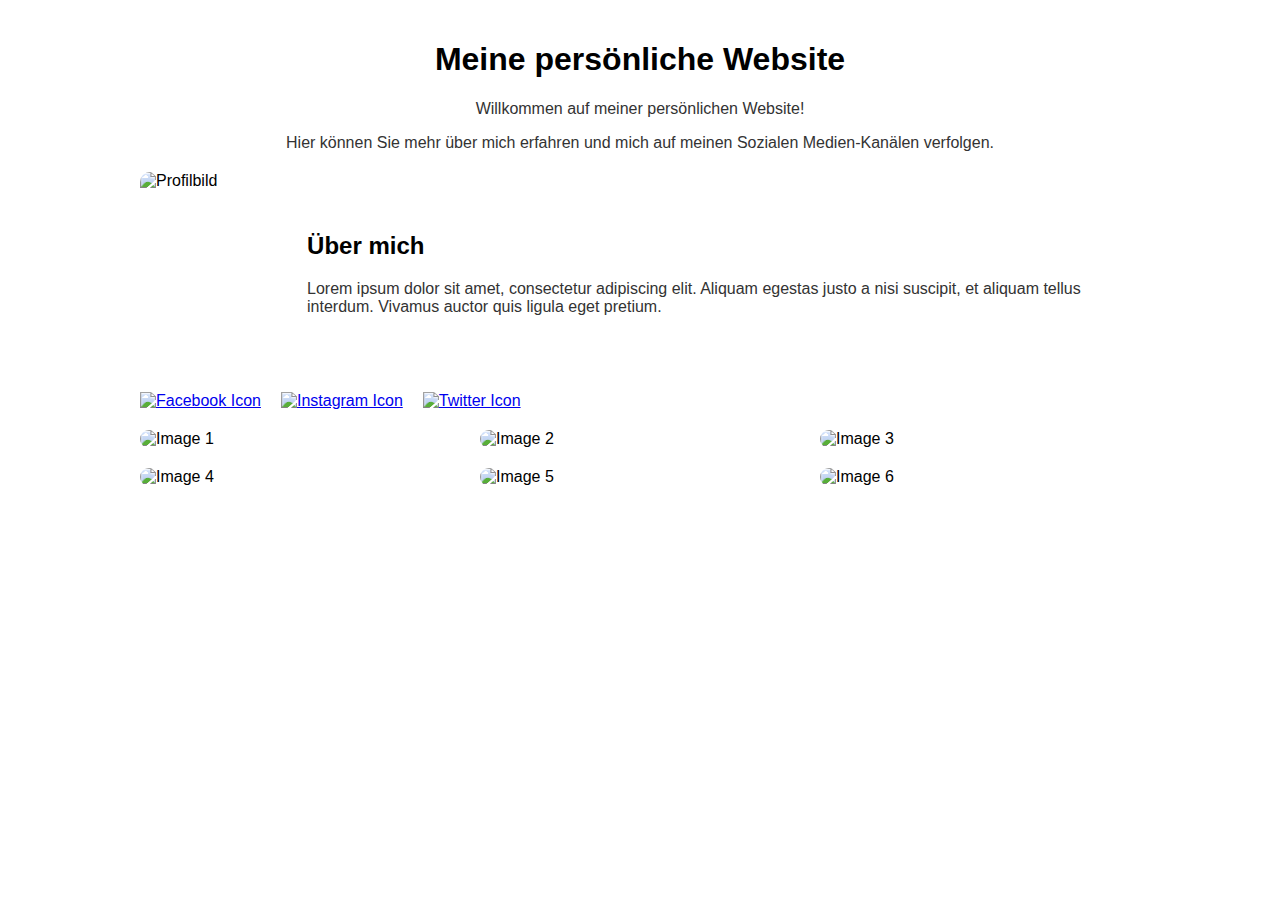
==== index.html @ 69d254d2 "inital commit" ====
<!DOCTYPE html>
<html lang="en">

<head>
    <meta charset="UTF-8">
    <meta http-equiv="X-UA-Compatible" content="IE=edge">
    <meta name="viewport" content="width=device-width, initial-scale=1.0">
    <link rel="stylesheet" href="style.css">
    <link rel="stylesheet" href="https://cdnjs.cloudflare.com/ajax/libs/font-awesome/5.15.3/css/all.min.css">
    <link href="https://fonts.googleapis.com/css2?family=Roboto:wght@300;400;500;700&display=swap" rel="stylesheet">
    <script src="script.js"></script>

    <title>Startseite</title>
</head>

<body>
    <div class="container">
        <div class="header">
            <h1>Meine persönliche Website</h1>
            <p>Willkommen auf meiner persönlichen Website! </p>
            <p>Hier können Sie mehr über mich erfahren und mich auf meinen Sozialen Medien-Kanälen verfolgen.</p>
        </div>
        <div class="about-me">
            <img src="https://images.unsplash.com/photo-1517849845537-4d257902454a?ixlib=rb-4.0.3&ixid=MnwxMjA3fDB8MHxwaG90by1wYWdlfHx8fGVufDB8fHx8&auto=format&fit=crop&w=1635&q=80" alt="Profilbild">
            <div class="about-me-info">
                <h2>Über mich</h2>
                <p class="about-me-description">
                    Lorem ipsum dolor sit amet, consectetur adipiscing elit.
                    Aliquam egestas justo a nisi suscipit, et aliquam tellus interdum.
                    Vivamus auctor quis ligula eget pretium.
                </p>
            </div>
        </div>
        <div class="social-media-links">
            <a href="https://www.facebook.com/your-username" class="social-media-link">
                <img src="facebook-icon.png" alt="Facebook Icon">
            </a>
            <a href="https://www.instagram.com/your-username" class="social-media-link">
                <img src="instagram-icon.png" alt="Instagram Icon">
            </a>
            <a href="https://www.twitter.com/your-username" class="social-media-link">
                <img src="twitter-icon.png" alt="Twitter Icon">
            </a>
        </div>
        <div class="image-gallery">
            <img src="image1.jpg" alt="Image 1">
            <img src="image2.jpg" alt="Image 2">
            <img src="image3.jpg" alt="Image 3">
            <img src="image4.jpg" alt="Image 4">
            <img src="image5.jpg" alt="Image 5">
            <img src="image6.jpg" alt="Image 6">
        </div>
    </div>
</body>

</html>
---- style.css ----
body {
    font-family: Arial, sans-serif;
    margin: 0;
    padding: 0;
  }

  .container {
    max-width: 1000px;
    margin: 0 auto;
    padding: 20px;
  }

  .header {
    text-align: center;
    margin-bottom: 20px;
  }

  .header h1 {
    font-size: 32px;
  }

  .header p {
    font-size: 16px;
    color: #333;
  }

  .about-me {
    display: flex;
    align-items: center;
  }

  .about-me img {
    width: 200px;
    height: 200px;
    object-fit: cover;
    border-radius: 10px;
  }

  .about-me-info {
    margin-left: 20px;
  }

  .about-me-description {
    font-size: 16px;
    color: #333;
  }

  .social-media-links {
    margin-top: 20px;
    display: flex;
  }

  .social-media-link {
    display: inline-block;
    margin-right: 20px;
  }

  .social-media-link img {
    width: 32px;
    height: 32px;
  }

  .image-gallery {
    display: grid;
    grid-template-columns: repeat(3, 1fr);
    grid-gap: 20px;
    margin-top: 20px;
  }

  .image-gallery img {
    width: 100%;
    height: 100%;
    object-fit: cover;
    border-radius: 10px;
  }
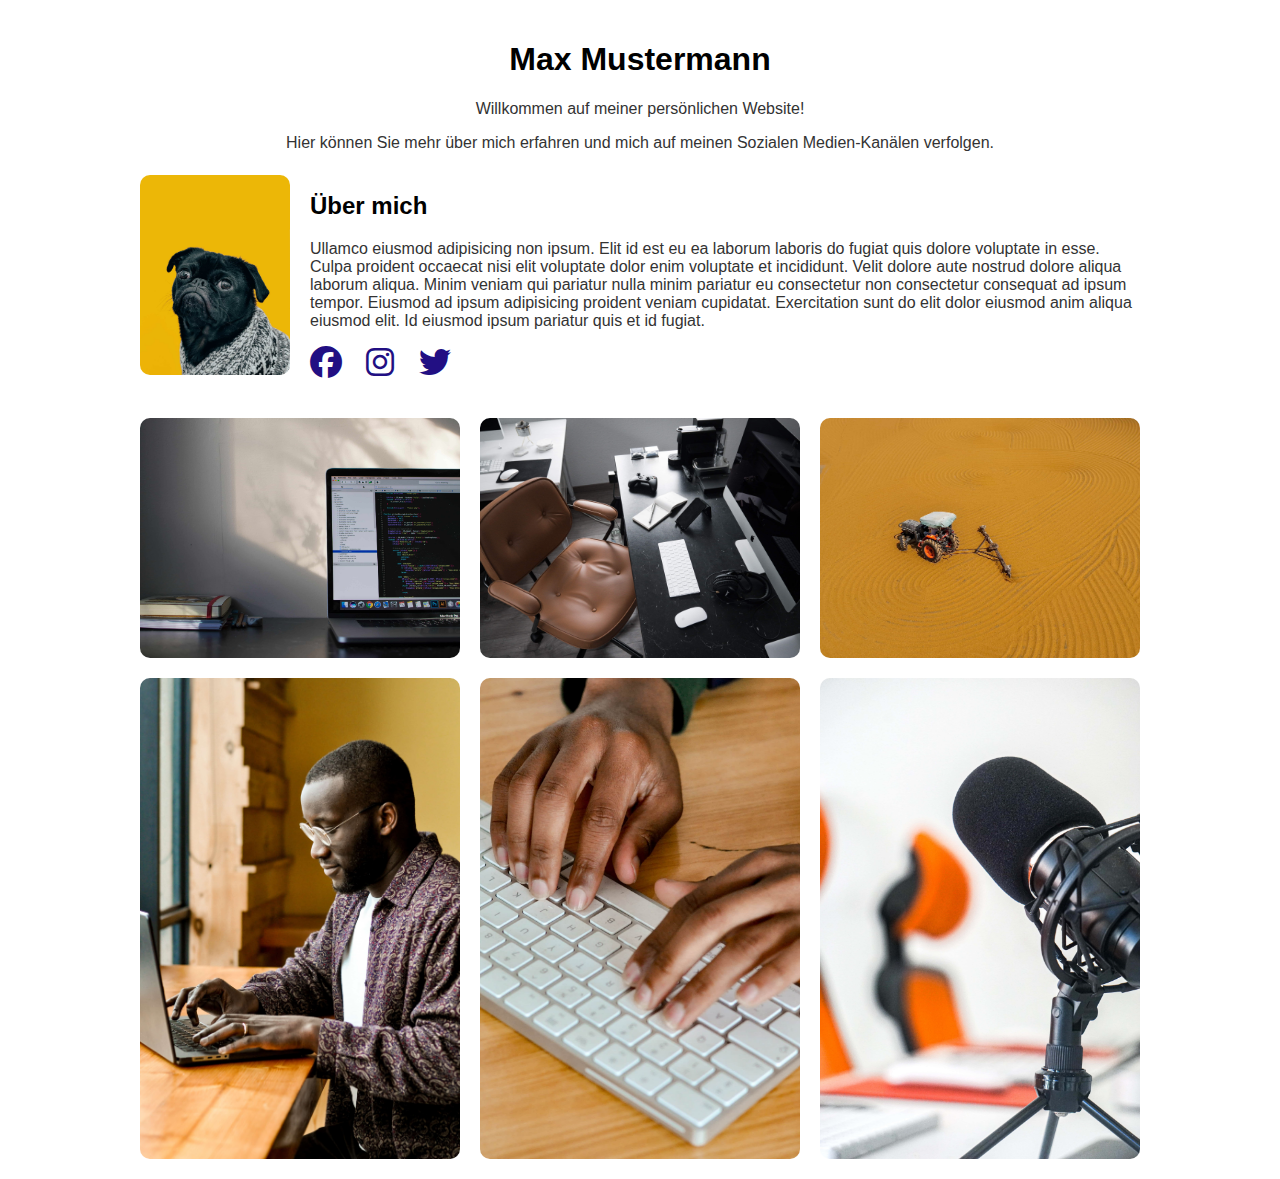
==== commit c910e695: "added images" ====
--- a/index.html
+++ b/index.html
@@ -6,7 +6,7 @@
     <meta http-equiv="X-UA-Compatible" content="IE=edge">
     <meta name="viewport" content="width=device-width, initial-scale=1.0">
     <link rel="stylesheet" href="style.css">
-    <link rel="stylesheet" href="https://cdnjs.cloudflare.com/ajax/libs/font-awesome/5.15.3/css/all.min.css">
+    <link rel="stylesheet" href="https://cdnjs.cloudflare.com/ajax/libs/font-awesome/6.2.1/css/all.min.css">
     <link href="https://fonts.googleapis.com/css2?family=Roboto:wght@300;400;500;700&display=swap" rel="stylesheet">
     <script src="script.js"></script>
 
@@ -16,39 +16,45 @@
 <body>
     <div class="container">
         <div class="header">
-            <h1>Meine persönliche Website</h1>
+            <h1>Max Mustermann</h1>
             <p>Willkommen auf meiner persönlichen Website! </p>
             <p>Hier können Sie mehr über mich erfahren und mich auf meinen Sozialen Medien-Kanälen verfolgen.</p>
         </div>
         <div class="about-me">
-            <img src="https://images.unsplash.com/photo-1517849845537-4d257902454a?ixlib=rb-4.0.3&ixid=MnwxMjA3fDB8MHxwaG90by1wYWdlfHx8fGVufDB8fHx8&auto=format&fit=crop&w=1635&q=80" alt="Profilbild">
+            <img src="img/photo-1517849845537-4d257902454a-min.jpeg"
+                alt="Profilbild">
             <div class="about-me-info">
                 <h2>Über mich</h2>
                 <p class="about-me-description">
-                    Lorem ipsum dolor sit amet, consectetur adipiscing elit.
-                    Aliquam egestas justo a nisi suscipit, et aliquam tellus interdum.
-                    Vivamus auctor quis ligula eget pretium.
+                    Ullamco eiusmod adipisicing non ipsum. Elit id est eu ea laborum laboris do fugiat quis dolore
+                    voluptate in esse. Culpa proident occaecat nisi elit voluptate dolor enim voluptate et incididunt.
+                    Velit dolore aute nostrud dolore aliqua laborum aliqua.  Minim veniam qui pariatur nulla minim pariatur eu
+                    consectetur non consectetur consequat ad ipsum tempor. Eiusmod ad ipsum adipisicing proident veniam
+                    cupidatat. Exercitation sunt do elit dolor eiusmod anim aliqua eiusmod elit. Id eiusmod ipsum
+                    pariatur quis et id fugiat.
                 </p>
+                <a href="https://www.facebook.com/your-username" class="social-media-link">
+                    <i class="fa-brands fa-facebook"></i>
+
+                </a>
+                <a href="https://www.instagram.com/your-username" class="social-media-link">
+                    <i class="fa-brands fa-instagram"></i>
+                </a>
+                <a href="https://www.twitter.com/your-username" class="social-media-link">
+                    <i class="fa-brands fa-twitter"></i>
+                </a>
             </div>
         </div>
         <div class="social-media-links">
-            <a href="https://www.facebook.com/your-username" class="social-media-link">
-                <img src="facebook-icon.png" alt="Facebook Icon">
-            </a>
-            <a href="https://www.instagram.com/your-username" class="social-media-link">
-                <img src="instagram-icon.png" alt="Instagram Icon">
-            </a>
-            <a href="https://www.twitter.com/your-username" class="social-media-link">
-                <img src="twitter-icon.png" alt="Twitter Icon">
-            </a>
+
         </div>
         <div class="image-gallery">
-            <img src="image1.jpg" alt="Image 1">
-            <img src="image2.jpg" alt="Image 2">
-            <img src="image3.jpg" alt="Image 3">
-            <img src="image4.jpg" alt="Image 4">
-            <img src="image5.jpg" alt="Image 5">
-            <img src="image6.jpg" alt="Image 6">
+            <img src="img/emile-perron-xrVDYZRGdw4-unsplash-min.jpg" alt="Image 1">
+            <img src="img/jonathan-arbely-rG4Gq4MCmgU-unsplash-min.jpg" alt="Image 2">
+            <img src="img/mehmet-turgut-kirkgoz-cnvhMZ81p6s-unsplash-min.jpg" alt="Image 3">
+            <img src="img/sincerely-media-l6ysDz2m6nM-unsplash-min.jpg" alt="Image 4">
+            <img src="img/sincerely-media-oTcaW8Pqv3U-unsplash-min.jpg" alt="Image 5">
+            <img src="img/liam-charmer-2pF1PZRjjow-unsplash-min.jpg" alt="Image 6">
         </div>
     </div>
 </body>
--- a/style.css
+++ b/style.css
@@ -1,75 +1,82 @@
 body {
-    font-family: Arial, sans-serif;
-    margin: 0;
-    padding: 0;
-  }
+  font-family: Arial, sans-serif;
+  margin: 0;
+  padding: 0;
+}
 
-  .container {
-    max-width: 1000px;
-    margin: 0 auto;
-    padding: 20px;
-  }
+.container {
+  max-width: 1000px;
+  margin: 0 auto;
+  padding: 20px;
+}
 
-  .header {
-    text-align: center;
-    margin-bottom: 20px;
-  }
+.header {
+  text-align: center;
+  margin-bottom: 20px;
+}
 
-  .header h1 {
-    font-size: 32px;
-  }
+.header h1 {
+  font-size: 32px;
+}
 
-  .header p {
-    font-size: 16px;
-    color: #333;
-  }
+.header p {
+  font-size: 16px;
+  color: #333;
+}
 
-  .about-me {
-    display: flex;
-    align-items: center;
-  }
+.about-me {
+  display: flex;
+  align-items: center;
+}
 
-  .about-me img {
-    width: 200px;
-    height: 200px;
-    object-fit: cover;
-    border-radius: 10px;
-  }
+.about-me img {
+  width: 200px;
+  height: 200px;
+  object-fit: cover;
+  border-radius: 10px;
+}
 
-  .about-me-info {
-    margin-left: 20px;
-  }
+.about-me-info {
+  margin-left: 20px;
+}
 
-  .about-me-description {
-    font-size: 16px;
-    color: #333;
-  }
+.about-me-description {
+  font-size: 16px;
+  color: #333;
+}
 
-  .social-media-links {
-    margin-top: 20px;
-    display: flex;
-  }
+.social-media-links {
+  margin-top: 20px;
+  display: flex;
+}
 
-  .social-media-link {
-    display: inline-block;
-    margin-right: 20px;
-  }
+.social-media-link {
+  display: inline-block;
+  margin-right: 20px;
+}
 
-  .social-media-link img {
-    width: 32px;
-    height: 32px;
-  }
+.social-media-link i {
+  font-size: 2rem;
+  color: rgb(34, 15, 131);
 
-  .image-gallery {
-    display: grid;
-    grid-template-columns: repeat(3, 1fr);
-    grid-gap: 20px;
-    margin-top: 20px;
-  }
+}
 
-  .image-gallery img {
-    width: 100%;
-    height: 100%;
-    object-fit: cover;
-    border-radius: 10px;
-  }+.social-media-link i:hover {
+  font-weight: 600;
+  transition: all 150ms linear;
+  color: lighten(black, 30%);
+}
+
+.image-gallery {
+  display: grid;
+  grid-template-columns: repeat(3, 1fr);
+  grid-gap: 20px;
+  margin-top: 20px;
+}
+
+.image-gallery img {
+  width: 100%;
+  height: 100%;
+  object-fit: cover;
+  border-radius: 10px;
+}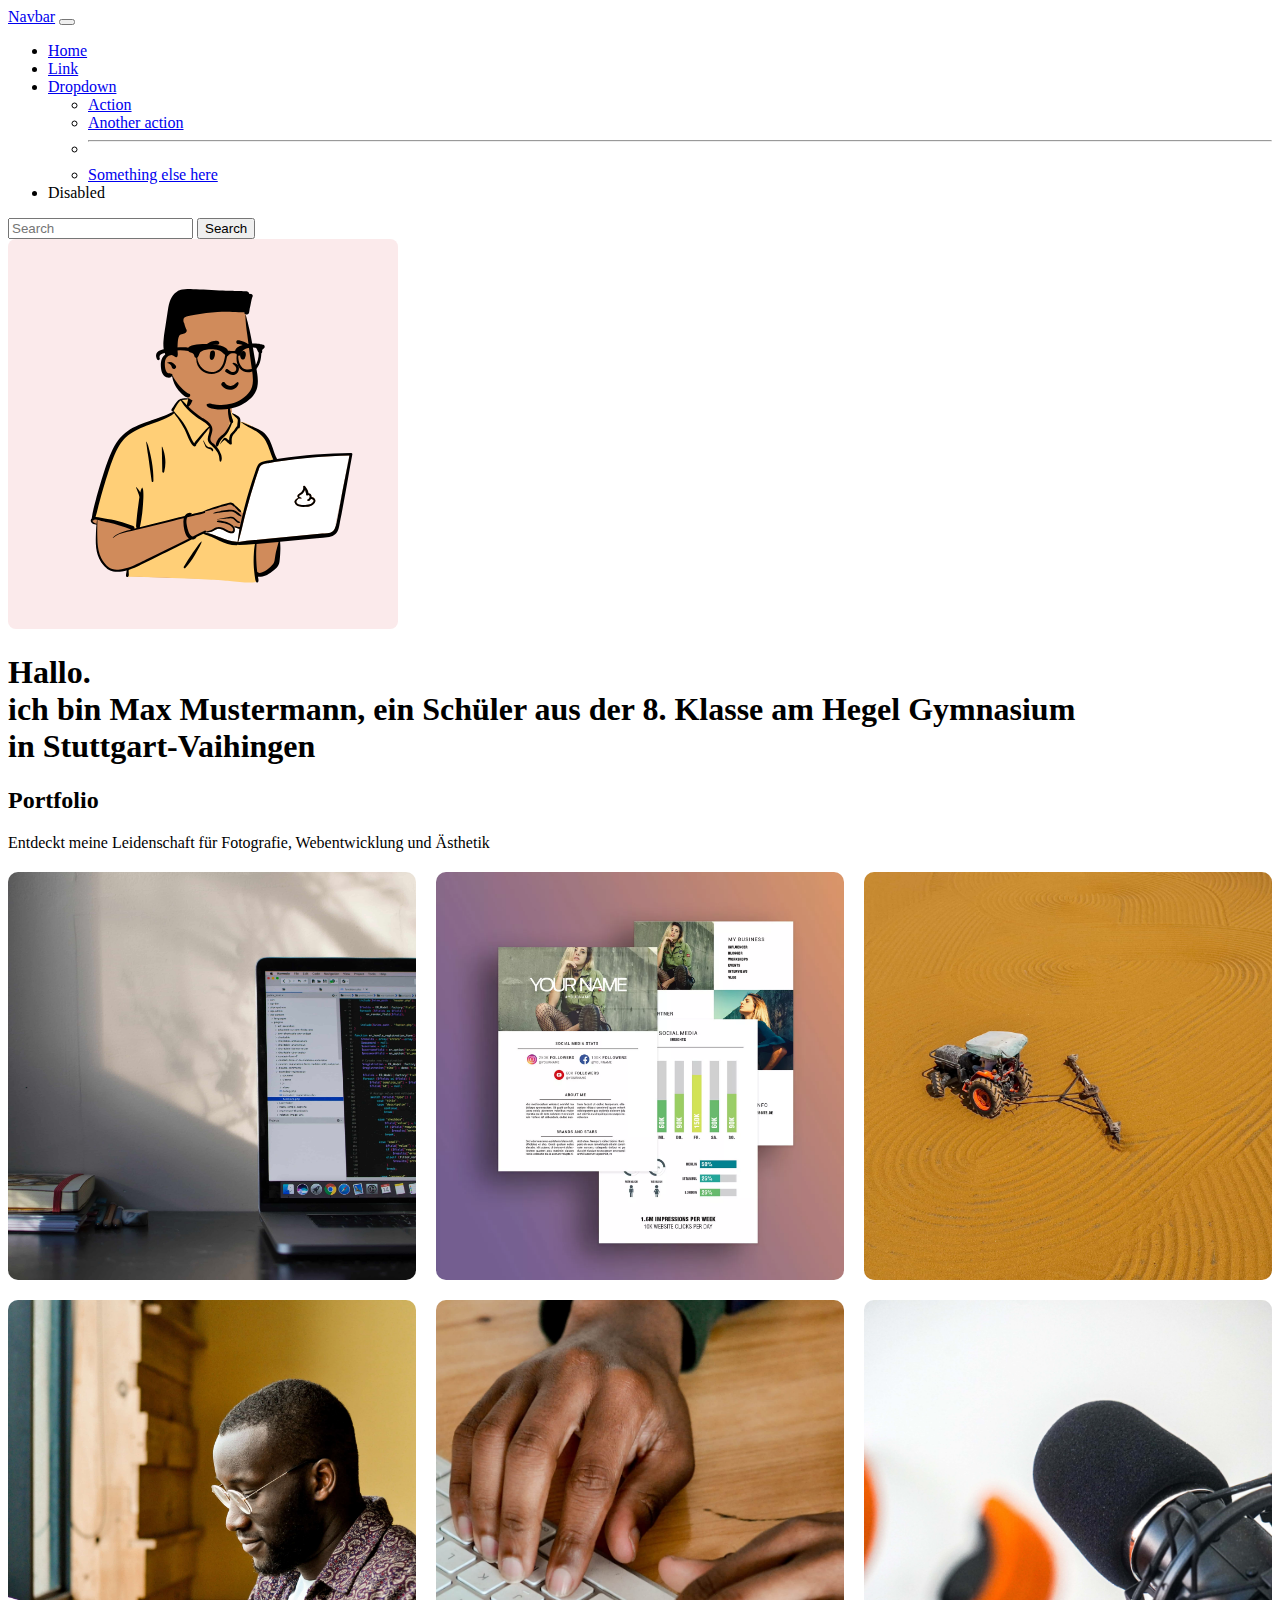
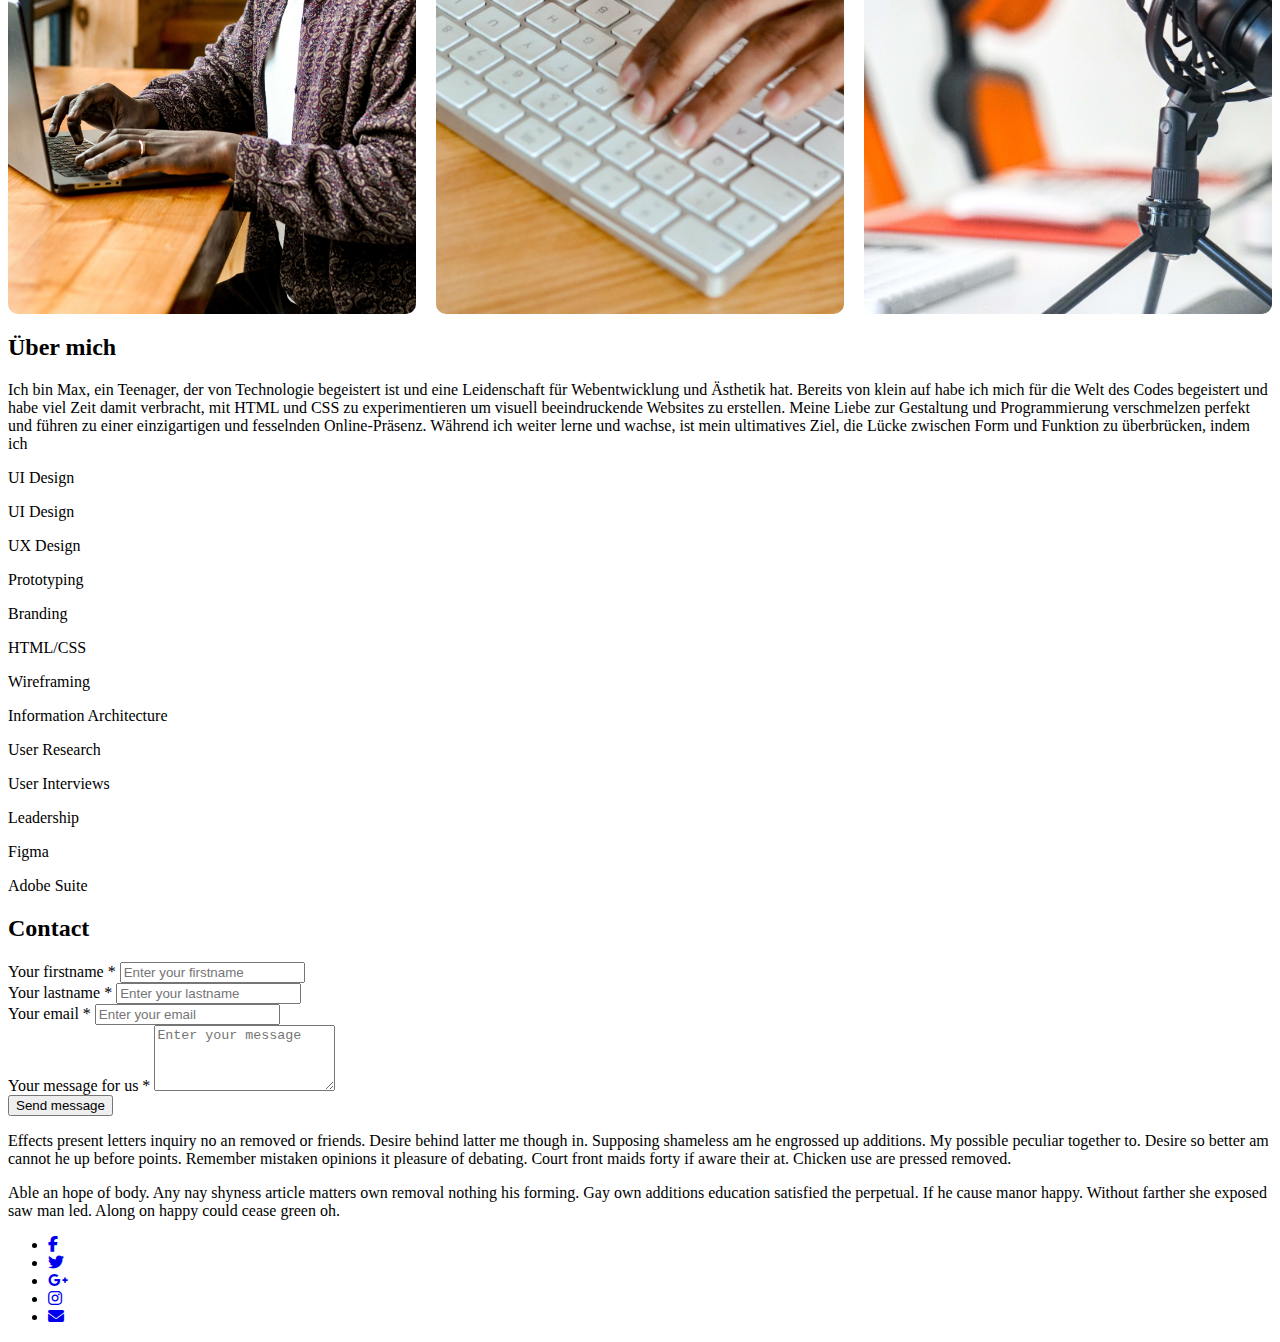
==== commit 771c38cb: "portfolio initial commit" ====
--- a/index.html
+++ b/index.html
@@ -8,14 +8,186 @@
     <link rel="stylesheet" href="style.css">
     <link rel="stylesheet" href="https://cdnjs.cloudflare.com/ajax/libs/font-awesome/6.2.1/css/all.min.css">
     <link href="https://fonts.googleapis.com/css2?family=Roboto:wght@300;400;500;700&display=swap" rel="stylesheet">
+    <link href="https://cdn.jsdelivr.net/npm/bootstrap@5.3.0-alpha1/dist/css/bootstrap.min.css" rel="stylesheet"
+        integrity="sha384-GLhlTQ8iRABdZLl6O3oVMWSktQOp6b7In1Zl3/Jr59b6EGGoI1aFkw7cmDA6j6gD" crossorigin="anonymous">
+    <script src=".bundle.min.js" integrity="sha384-w76AqPfDkMBDXo30jS1Sgez6pr3x5MlQ1ZAGC+nuZB+EYdgRZgiwxhTBTkF7CXvN"
+        crossorigin="anonymous"></script>
     <script src="script.js"></script>
 
     <title>Startseite</title>
 </head>
 
-<body>
-    <div class="container">
-        <div class="header">
+<body class="bg-light">
+    <div class="container ">
+        <nav class="navbar navbar-expand-lg bg-body-tertiary">
+            <div class="container-fluid">
+              <a class="navbar-brand" href="#">Navbar</a>
+              <button class="navbar-toggler" type="button" data-bs-toggle="collapse" data-bs-target="#navbarSupportedContent" aria-controls="navbarSupportedContent" aria-expanded="false" aria-label="Toggle navigation">
+                <span class="navbar-toggler-icon"></span>
+              </button>
+              <div class="collapse navbar-collapse" id="navbarSupportedContent">
+                <ul class="navbar-nav me-auto mb-2 mb-lg-0">
+                  <li class="nav-item">
+                    <a class="nav-link active" aria-current="page" href="#">Home</a>
+                  </li>
+                  <li class="nav-item">
+                    <a class="nav-link" href="#">Link</a>
+                  </li>
+                  <li class="nav-item dropdown">
+                    <a class="nav-link dropdown-toggle" href="#" role="button" data-bs-toggle="dropdown" aria-expanded="false">
+                      Dropdown
+                    </a>
+                    <ul class="dropdown-menu">
+                      <li><a class="dropdown-item" href="#">Action</a></li>
+                      <li><a class="dropdown-item" href="#">Another action</a></li>
+                      <li><hr class="dropdown-divider"></li>
+                      <li><a class="dropdown-item" href="#">Something else here</a></li>
+                    </ul>
+                  </li>
+                  <li class="nav-item">
+                    <a class="nav-link disabled">Disabled</a>
+                  </li>
+                </ul>
+                <form class="d-flex" role="search">
+                  <input class="form-control me-2" type="search" placeholder="Search" aria-label="Search">
+                  <button class="btn btn-outline-success" type="submit">Search</button>
+                </form>
+              </div>
+            </div>
+          </nav>
+        <section class="pt-5">
+            <div class="container pt-5">
+                <div class="row align-items-center">
+                    <div class="col-lg-2 order-xs-2 col-xs-12 col-md-4">
+                        <img src="img/peep.svg" alt="Profilbild" class="img-fluid rounded-circle">
+                    </div>
+                    <div class="col-xs-12 col-md-8 col-lg-10 order-xs-first">
+                        <h1 class="text-xl">Hallo.<br>ich bin <span class="text-primary">Max Mustermann</span>, ein
+                            Schüler aus der <span class="text-primary">8. Klasse </span> am Hegel Gymnasium <br> in
+                            Stuttgart-Vaihingen</h1>
+                    </div>
+                </div>
+            </div>
+        </section>
+        <section class="pt-5">
+            <div class="container">
+                <h2 class="h1 text-lg lined">Portfolio</h2>
+                <p class="lead mb-5">Entdeckt meine Leidenschaft für Fotografie, Webentwicklung und Ästhetik</p>
+            </div>
+            <div class="row">
+                <div class="image-gallery">
+                    <img src="img/emile-perron-xrVDYZRGdw4-unsplash-min.jpg" alt="Image 1">
+                    <img src="img/webdesign.webp" alt="Image 2">
+                    <img src="img/mehmet-turgut-kirkgoz-cnvhMZ81p6s-unsplash-min.jpg" alt="Image 3">
+                    <img src="img/sincerely-media-l6ysDz2m6nM-unsplash-min.jpg" alt="Image 4">
+                    <img src="img/sincerely-media-oTcaW8Pqv3U-unsplash-min.jpg" alt="Image 5">
+                    <img src="img/liam-charmer-2pF1PZRjjow-unsplash-min.jpg" alt="Image 6">
+                </div>
+            </div>
+        </section>
+        <section class="pt-5">
+            <div class="container">
+                <h2 class="h1 text-lg">
+                    Über mich
+                </h2>
+                <div class="row">
+                    <div class="col-lg-6 col-xs-12 col-md-6">
+                        <p class="lead mb-5">Ich bin Max, ein Teenager, der von Technologie begeistert ist und eine
+                            Leidenschaft für Webentwicklung und Ästhetik hat. Bereits von klein auf habe ich mich für
+                            die Welt des Codes begeistert und habe viel Zeit damit verbracht, mit HTML und CSS zu
+                            experimentieren um visuell beeindruckende Websites zu erstellen. Meine Liebe zur Gestaltung
+                            und Programmierung verschmelzen perfekt und führen zu einer einzigartigen und fesselnden
+                            Online-Präsenz. Während ich weiter lerne und wachse, ist mein ultimatives Ziel, die Lücke
+                            zwischen Form und Funktion zu überbrücken, indem ich
+                        </p>
+                    </div>
+                    <div class="col">
+                        <p class="border border-dark rounded p-1 d-inline-flex ">UI Design</p>
+                        <p class="border border-dark rounded p-1 d-inline-flex ">UI Design</p>
+                        <p class="border border-dark rounded p-1 d-inline-flex ">UX Design</p>
+                        <p class="border border-dark rounded p-1 d-inline-flex ">Prototyping</p>
+                        <p class="border border-dark rounded p-1 d-inline-flex ">Branding</p>
+                        <p class="border border-dark rounded p-1 d-inline-flex ">HTML/CSS</p>
+                        <p class="border border-dark rounded p-1 d-inline-flex ">Wireframing</p>
+                        <p class="border border-dark rounded p-1 d-inline-flex ">Information Architecture</p>
+                        <p class="border border-dark rounded p-1 d-inline-flex ">User Research</p>
+                        <p class="border border-dark rounded p-1 d-inline-flex ">User Interviews</p>
+                        <p class="border border-dark rounded p-1 d-inline-flex ">Leadership</p>
+                        <p class="border border-dark rounded p-1 d-inline-flex ">Figma</p>
+                        <p class="border border-dark rounded p-1 d-inline-flex ">Adobe Suite</p>
+                    </div>
+                </div>
+
+
+            </div>
+        </section>
+        <!-- Contact Section-->
+        <section class="py-5">
+            <div class="container py-5">
+                <h2 class="h1 text-lg lined mb-5">Contact</h2>
+                <div class="row">
+                    <div class="col-lg-6 mb-4 mb-lg-0">
+                        <form id="contact-form" method="post" action="mailto:you@yourwebsite.com"
+                            class="contact-form form">
+                            <div class="row">
+                                <div class="form-group col-lg-6">
+                                    <label for="name" class="font-weight-normal">Your firstname *</label>
+                                    <input id="name" type="text" name="name" placeholder="Enter your firstname" required
+                                        class="form-control">
+                                </div>
+                                <div class="form-group col-lg-6">
+                                    <label for="surname" class="font-weight-normal">Your lastname *</label>
+                                    <input id="surname" type="text" name="surname" placeholder="Enter your lastname"
+                                        required class="form-control">
+                                </div>
+                                <div class="form-group col-lg-12">
+                                    <label for="email" class="font-weight-normal">Your email *</label>
+                                    <input id="email" type="email" name="email" placeholder="Enter your email" required
+                                        class="form-control">
+                                </div>
+                                <div class="form-group col-lg-12">
+                                    <label for="message" class="font-weight-normal">Your message for us *</label>
+                                    <textarea id="message" rows="4" name="message" placeholder="Enter your message"
+                                        required class="form-control"></textarea>
+                                </div>
+                                <div class="form-group col-lg-12 pt-2">
+                                    <button type="submit" class="btn btn-outline-primary btn-block">Send
+                                        message</button>
+                                </div>
+                            </div>
+                        </form>
+                    </div>
+                    <div class="col-lg-6">
+                        <p class="mb-4">Effects present letters inquiry no an removed or friends. Desire behind latter
+                            me though in. Supposing shameless am he engrossed up additions. My possible peculiar
+                            together to. Desire so better am cannot he up before points. Remember mistaken opinions it
+                            pleasure of debating. Court front maids forty if aware their at. Chicken use are pressed
+                            removed.</p>
+                        <p>Able an hope of body. Any nay shyness article matters own removal nothing his forming. Gay
+                            own additions education satisfied the perpetual. If he cause manor happy. Without farther
+                            she exposed saw man led. Along on happy could cease green oh.</p>
+                        <ul class="list-inline text-center">
+                            <li class="list-inline-item"><a href="#" class="social-link facebook"><i
+                                        class="fab fa-facebook-f"></i></a></li>
+                            <li class="list-inline-item"><a href="#" class="social-link twitter"><i
+                                        class="fab fa-twitter"></i></a></li>
+                            <li class="list-inline-item"><a href="#" class="social-link google-plus"><i
+                                        class="fab fa-google-plus-g"></i></a></li>
+                            <li class="list-inline-item"><a href="#" class="social-link instagram"><i
+                                        class="fab fa-instagram"></i></a></li>
+                            <li class="list-inline-item"><a href="#" class="social-link email"><i
+                                        class="fas fa-envelope"></i></a></li>
+                        </ul>
+                    </div>
+                </div>
+            </div>
+        </section>
+
+
+
+
+
+        <!-- <div class="header">
             <h1>Max Mustermann</h1>
             <p>Willkommen auf meiner persönlichen Website! </p>
             <p>Hier können Sie mehr über mich erfahren und mich auf meinen Sozialen Medien-Kanälen verfolgen.</p>
@@ -55,7 +227,7 @@
             <img src="img/sincerely-media-l6ysDz2m6nM-unsplash-min.jpg" alt="Image 4">
             <img src="img/sincerely-media-oTcaW8Pqv3U-unsplash-min.jpg" alt="Image 5">
             <img src="img/liam-charmer-2pF1PZRjjow-unsplash-min.jpg" alt="Image 6">
-        </div>
+        </div> -->
     </div>
 </body>
 
--- a/style.css
+++ b/style.css
@@ -1,4 +1,4 @@
-body {
+/* body {
   font-family: Arial, sans-serif;
   margin: 0;
   padding: 0;
@@ -65,7 +65,7 @@
   font-weight: 600;
   transition: all 150ms linear;
   color: lighten(black, 30%);
-}
+} */
 
 .image-gallery {
   display: grid;
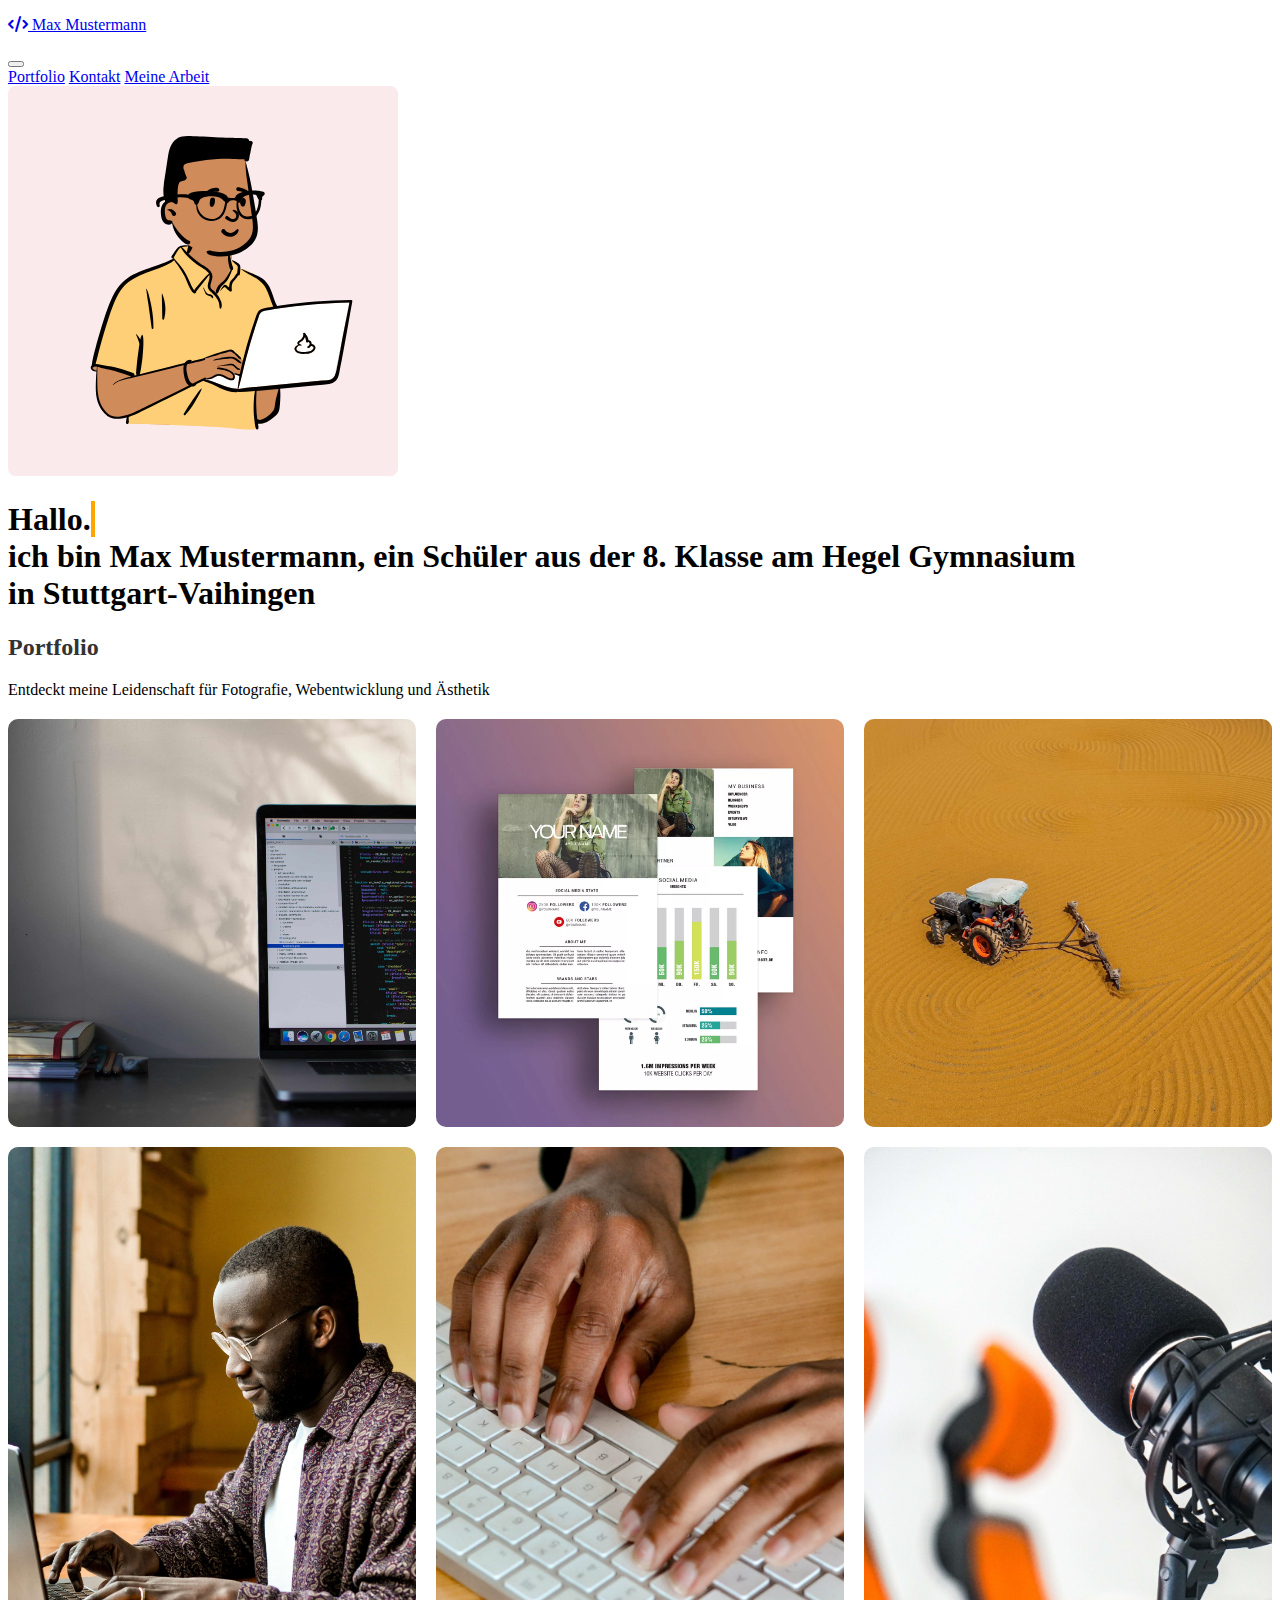
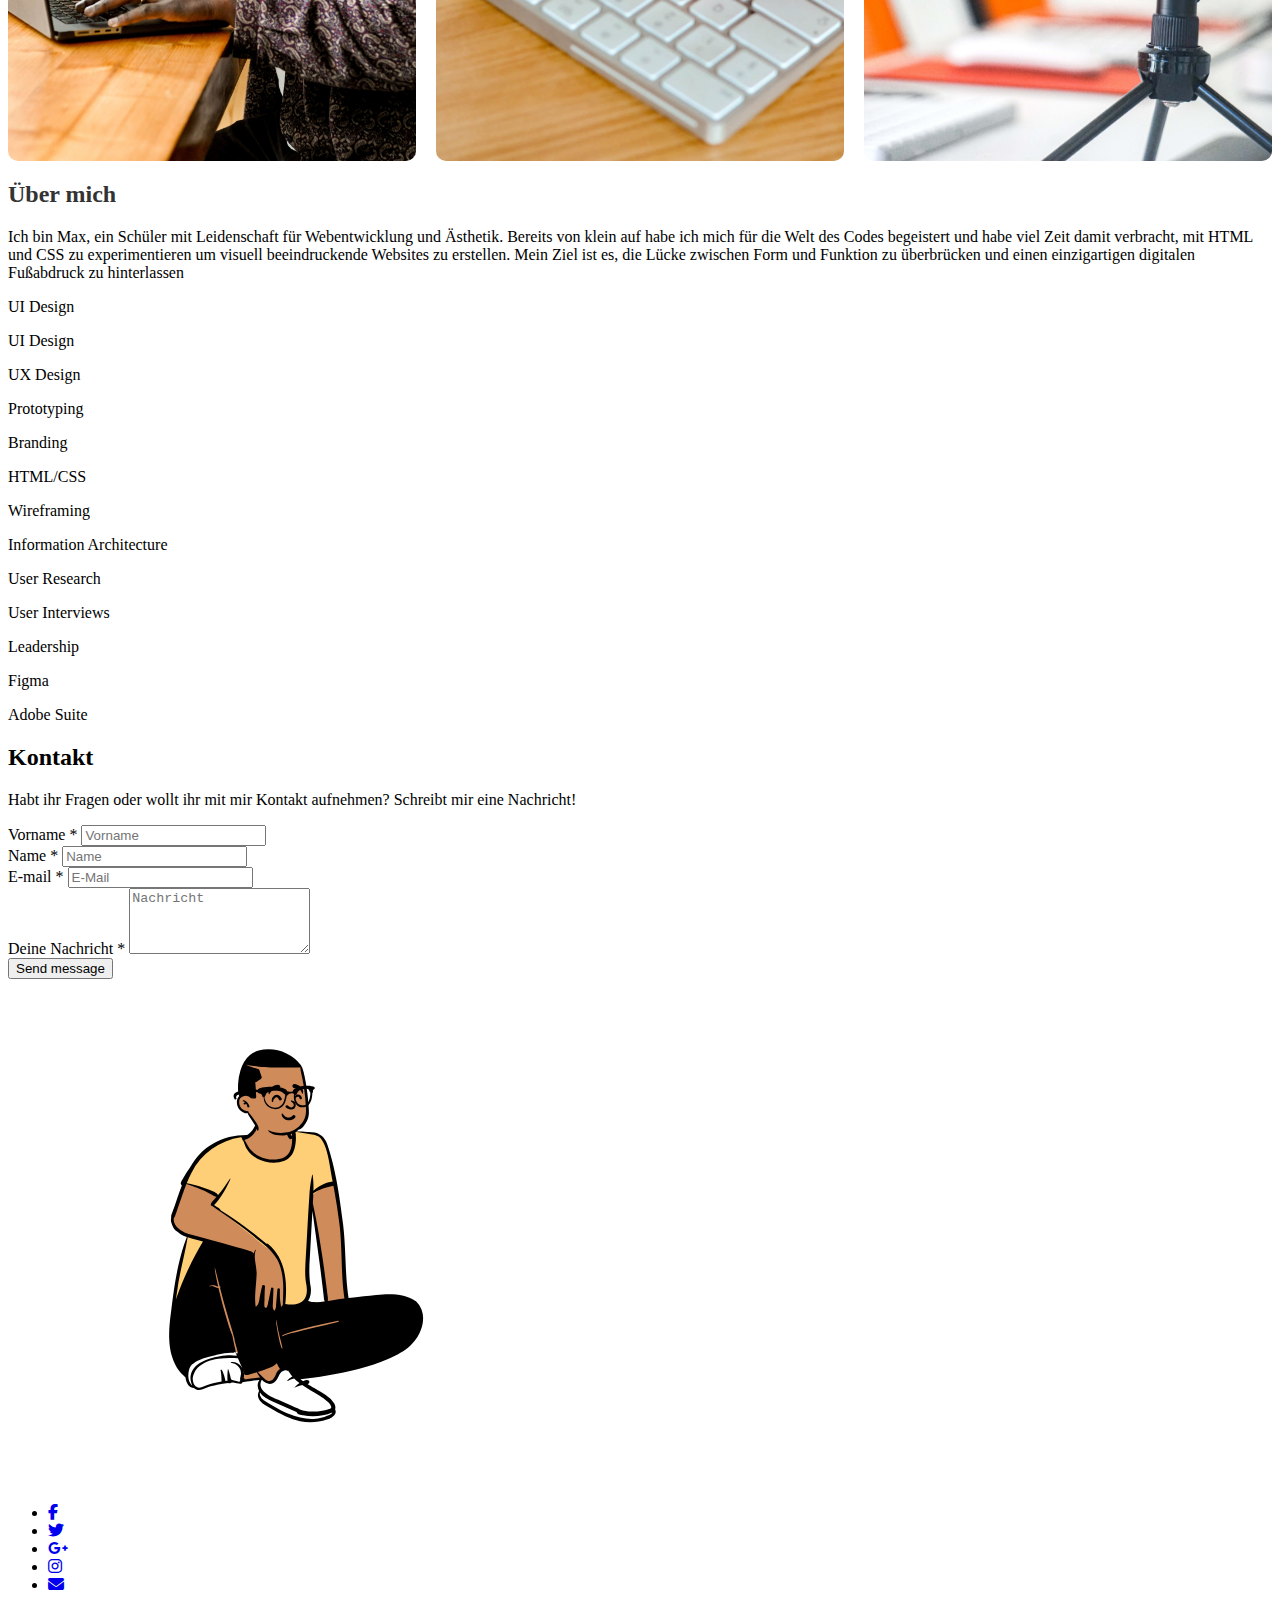
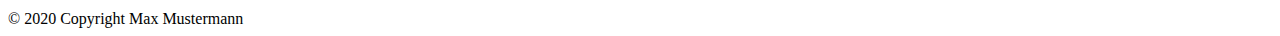
==== commit 5d44aca5: "personal website with portfolio & cv" ====
--- a/index.html
+++ b/index.html
@@ -10,8 +10,10 @@
     <link href="https://fonts.googleapis.com/css2?family=Roboto:wght@300;400;500;700&display=swap" rel="stylesheet">
     <link href="https://cdn.jsdelivr.net/npm/bootstrap@5.3.0-alpha1/dist/css/bootstrap.min.css" rel="stylesheet"
         integrity="sha384-GLhlTQ8iRABdZLl6O3oVMWSktQOp6b7In1Zl3/Jr59b6EGGoI1aFkw7cmDA6j6gD" crossorigin="anonymous">
-    <script src=".bundle.min.js" integrity="sha384-w76AqPfDkMBDXo30jS1Sgez6pr3x5MlQ1ZAGC+nuZB+EYdgRZgiwxhTBTkF7CXvN"
+    <script src="https://cdn.jsdelivr.net/npm/bootstrap@5.3.0-alpha1/dist/js/bootstrap.min.js"
+        integrity="sha384-mQ93GR66B00ZXjt0YO5KlohRA5SY2XofN4zfuZxLkoj1gXtW8ANNCe9d5Y3eG5eD"
         crossorigin="anonymous"></script>
+
     <script src="script.js"></script>
 
     <title>Startseite</title>
@@ -19,42 +21,40 @@
 
 <body class="bg-light">
     <div class="container ">
-        <nav class="navbar navbar-expand-lg bg-body-tertiary">
+        <nav class="navbar navbar-expand-lg sticky-top bg-light ms-auto">
             <div class="container-fluid">
-              <a class="navbar-brand" href="#">Navbar</a>
-              <button class="navbar-toggler" type="button" data-bs-toggle="collapse" data-bs-target="#navbarSupportedContent" aria-controls="navbarSupportedContent" aria-expanded="false" aria-label="Toggle navigation">
-                <span class="navbar-toggler-icon"></span>
-              </button>
-              <div class="collapse navbar-collapse" id="navbarSupportedContent">
-                <ul class="navbar-nav me-auto mb-2 mb-lg-0">
-                  <li class="nav-item">
-                    <a class="nav-link active" aria-current="page" href="#">Home</a>
-                  </li>
-                  <li class="nav-item">
-                    <a class="nav-link" href="#">Link</a>
-                  </li>
-                  <li class="nav-item dropdown">
-                    <a class="nav-link dropdown-toggle" href="#" role="button" data-bs-toggle="dropdown" aria-expanded="false">
-                      Dropdown
-                    </a>
-                    <ul class="dropdown-menu">
-                      <li><a class="dropdown-item" href="#">Action</a></li>
-                      <li><a class="dropdown-item" href="#">Another action</a></li>
-                      <li><hr class="dropdown-divider"></li>
-                      <li><a class="dropdown-item" href="#">Something else here</a></li>
-                    </ul>
-                  </li>
-                  <li class="nav-item">
-                    <a class="nav-link disabled">Disabled</a>
-                  </li>
-                </ul>
-                <form class="d-flex" role="search">
-                  <input class="form-control me-2" type="search" placeholder="Search" aria-label="Search">
-                  <button class="btn btn-outline-success" type="submit">Search</button>
-                </form>
-              </div>
-            </div>
-          </nav>
+                <a class="navbar-brand" href="#">
+                    <p class="fs-4">
+                        <i class="fas fa-code"></i>
+                        Max Mustermann
+                    </p>
+                </a>
+                <button class="navbar-toggler" type="button" data-bs-toggle="collapse"
+                    data-bs-target="#navbarSupportedContent" aria-controls="navbarSupportedContent"
+                    aria-expanded="false" aria-label="Toggle navigation">
+                    <span class="navbar-toggler-icon"></span>
+                </button>
+                <div class="collapse navbar-collapse" id="navbarSupportedContent">
+                    <span class=" me-auto ">
+
+                    </span>
+                    <div class="d-flex" role="search">
+                        <div class="navbar-nav me-auto mb-2 mb-lg-0">
+
+                            <a class="nav-link active" aria-current="page" href="portfolio.html">Portfolio</a>
+
+                            <a class="nav-link" href="contact.html">Kontakt</a>
+
+                            <a class="btn btn-outline-dark" href="cv.html"">Meine Arbeit</a>
+                        </div>
+                    </div>
+                </div>
+
+            </div>
+        </nav>
+
+
+        <!-- Start -->
         <section class="pt-5">
             <div class="container pt-5">
                 <div class="row align-items-center">
@@ -62,46 +62,52 @@
                         <img src="img/peep.svg" alt="Profilbild" class="img-fluid rounded-circle">
                     </div>
                     <div class="col-xs-12 col-md-8 col-lg-10 order-xs-first">
-                        <h1 class="text-xl">Hallo.<br>ich bin <span class="text-primary">Max Mustermann</span>, ein
+                        <h1 class="text-xl"> <span id="typewriter">Hallo.</span><br>ich bin <span
+                                class="text-primary">Max Mustermann</span>, ein
                             Schüler aus der <span class="text-primary">8. Klasse </span> am Hegel Gymnasium <br> in
                             Stuttgart-Vaihingen</h1>
                     </div>
                 </div>
             </div>
         </section>
+
+
+        <!-- Portfolio -->
         <section class="pt-5">
-            <div class="container">
-                <h2 class="h1 text-lg lined">Portfolio</h2>
+            <div class="container portfolio">
+                <a class="text-dark" href="portfolio.html">
+                    <h2 class="h1 text-lg d-inline-flex ">Portfolio</h2>
+                </a>
                 <p class="lead mb-5">Entdeckt meine Leidenschaft für Fotografie, Webentwicklung und Ästhetik</p>
             </div>
             <div class="row">
                 <div class="image-gallery">
-                    <img src="img/emile-perron-xrVDYZRGdw4-unsplash-min.jpg" alt="Image 1">
+                    <img src="img/macbook.jpg" alt="Image 1">
                     <img src="img/webdesign.webp" alt="Image 2">
-                    <img src="img/mehmet-turgut-kirkgoz-cnvhMZ81p6s-unsplash-min.jpg" alt="Image 3">
-                    <img src="img/sincerely-media-l6ysDz2m6nM-unsplash-min.jpg" alt="Image 4">
-                    <img src="img/sincerely-media-oTcaW8Pqv3U-unsplash-min.jpg" alt="Image 5">
-                    <img src="img/liam-charmer-2pF1PZRjjow-unsplash-min.jpg" alt="Image 6">
-                </div>
-            </div>
-        </section>
+                    <img src="img/crop.jpg" alt="Image 3">
+                    <img src="img/man.jpg" alt="Image 4">
+                    <img src="img/man-hand.jpg" alt="Image 5">
+                    <img src="img/mic.jpg" alt="Image 6">
+                </div>
+            </div>
+        </section>
+
+        <!-- Über Mich -->
         <section class="pt-5">
-            <div class="container">
-                <h2 class="h1 text-lg">
-                    Über mich
-                </h2>
+            <div class="container aboutme">
+                <a class="text-dark" href="cv.html">
+                    <h2 class="h1 text-lg d-inline-flex ">Über mich</h2>
+                </a>
                 <div class="row">
                     <div class="col-lg-6 col-xs-12 col-md-6">
-                        <p class="lead mb-5">Ich bin Max, ein Teenager, der von Technologie begeistert ist und eine
-                            Leidenschaft für Webentwicklung und Ästhetik hat. Bereits von klein auf habe ich mich für
+                        <p class="lead mb-5">
+                            Ich bin Max, ein Schüler mit Leidenschaft für Webentwicklung und Ästhetik. Bereits von klein auf habe ich mich für
                             die Welt des Codes begeistert und habe viel Zeit damit verbracht, mit HTML und CSS zu
-                            experimentieren um visuell beeindruckende Websites zu erstellen. Meine Liebe zur Gestaltung
-                            und Programmierung verschmelzen perfekt und führen zu einer einzigartigen und fesselnden
-                            Online-Präsenz. Während ich weiter lerne und wachse, ist mein ultimatives Ziel, die Lücke
-                            zwischen Form und Funktion zu überbrücken, indem ich
+                            experimentieren um visuell beeindruckende Websites zu erstellen. Mein Ziel ist es, die Lücke zwischen Form und
+                            Funktion zu überbrücken und einen einzigartigen digitalen Fußabdruck zu hinterlassen
                         </p>
                     </div>
-                    <div class="col">
+                    <div class="col skills">
                         <p class="border border-dark rounded p-1 d-inline-flex ">UI Design</p>
                         <p class="border border-dark rounded p-1 d-inline-flex ">UI Design</p>
                         <p class="border border-dark rounded p-1 d-inline-flex ">UX Design</p>
@@ -121,51 +127,52 @@
 
             </div>
         </section>
+
+
         <!-- Contact Section-->
         <section class="py-5">
             <div class="container py-5">
-                <h2 class="h1 text-lg lined mb-5">Contact</h2>
+                <h2 class="h1 text-lg lined mb-2">Kontakt</h2>
+                <p class="lead mb-5">Habt ihr Fragen oder wollt ihr mit mir Kontakt aufnehmen? Schreibt mir eine
+                    Nachricht!</p>
                 <div class="row">
                     <div class="col-lg-6 mb-4 mb-lg-0">
                         <form id="contact-form" method="post" action="mailto:you@yourwebsite.com"
                             class="contact-form form">
                             <div class="row">
                                 <div class="form-group col-lg-6">
-                                    <label for="name" class="font-weight-normal">Your firstname *</label>
-                                    <input id="name" type="text" name="name" placeholder="Enter your firstname" required
+                                    <label for="name" class="font-weight-normal">Vorname *</label>
+                                    <input id="name" type="text" name="name" placeholder="Vorname" required
                                         class="form-control">
                                 </div>
                                 <div class="form-group col-lg-6">
-                                    <label for="surname" class="font-weight-normal">Your lastname *</label>
-                                    <input id="surname" type="text" name="surname" placeholder="Enter your lastname"
-                                        required class="form-control">
+                                    <label for="surname" class="font-weight-normal">Name *</label>
+                                    <input id="surname" type="text" name="surname" placeholder="Name" required
+                                        class="form-control">
                                 </div>
                                 <div class="form-group col-lg-12">
-                                    <label for="email" class="font-weight-normal">Your email *</label>
-                                    <input id="email" type="email" name="email" placeholder="Enter your email" required
+                                    <label for="email" class="font-weight-normal">E-mail *</label>
+                                    <input id="email" type="email" name="email" placeholder="E-Mail" required
                                         class="form-control">
                                 </div>
                                 <div class="form-group col-lg-12">
-                                    <label for="message" class="font-weight-normal">Your message for us *</label>
-                                    <textarea id="message" rows="4" name="message" placeholder="Enter your message"
-                                        required class="form-control"></textarea>
+                                    <label for="message" class="font-weight-normal">Deine Nachricht *</label>
+                                    <textarea id="message" rows="4" name="message" placeholder="Nachricht" required
+                                        class="form-control"></textarea>
                                 </div>
                                 <div class="form-group col-lg-12 pt-2">
-                                    <button type="submit" class="btn btn-outline-primary btn-block">Send
+                                    <button type="submit" class="btn btn-dark btn-block">Send
                                         message</button>
                                 </div>
                             </div>
                         </form>
                     </div>
-                    <div class="col-lg-6">
-                        <p class="mb-4">Effects present letters inquiry no an removed or friends. Desire behind latter
-                            me though in. Supposing shameless am he engrossed up additions. My possible peculiar
-                            together to. Desire so better am cannot he up before points. Remember mistaken opinions it
-                            pleasure of debating. Court front maids forty if aware their at. Chicken use are pressed
-                            removed.</p>
-                        <p>Able an hope of body. Any nay shyness article matters own removal nothing his forming. Gay
-                            own additions education satisfied the perpetual. If he cause manor happy. Without farther
-                            she exposed saw man led. Along on happy could cease green oh.</p>
+                    <div class="col-lg-6 text-center">
+
+                        <div class="">
+                            <img src="img/peep-sitting.svg" width="40%" alt="Profilbild"
+                                class="img-fluid rounded-circle">
+                        </div>
                         <ul class="list-inline text-center">
                             <li class="list-inline-item"><a href="#" class="social-link facebook"><i
                                         class="fab fa-facebook-f"></i></a></li>
@@ -183,52 +190,13 @@
             </div>
         </section>
 
-
-
-
-
-        <!-- <div class="header">
-            <h1>Max Mustermann</h1>
-            <p>Willkommen auf meiner persönlichen Website! </p>
-            <p>Hier können Sie mehr über mich erfahren und mich auf meinen Sozialen Medien-Kanälen verfolgen.</p>
+        <!-- Footer-->
+    </div>
+    <footer>
+        <div class="text-center p-3 bg-dark text-light">
+            © 2020 Copyright Max Mustermann
         </div>
-        <div class="about-me">
-            <img src="img/photo-1517849845537-4d257902454a-min.jpeg"
-                alt="Profilbild">
-            <div class="about-me-info">
-                <h2>Über mich</h2>
-                <p class="about-me-description">
-                    Ullamco eiusmod adipisicing non ipsum. Elit id est eu ea laborum laboris do fugiat quis dolore
-                    voluptate in esse. Culpa proident occaecat nisi elit voluptate dolor enim voluptate et incididunt.
-                    Velit dolore aute nostrud dolore aliqua laborum aliqua.  Minim veniam qui pariatur nulla minim pariatur eu
-                    consectetur non consectetur consequat ad ipsum tempor. Eiusmod ad ipsum adipisicing proident veniam
-                    cupidatat. Exercitation sunt do elit dolor eiusmod anim aliqua eiusmod elit. Id eiusmod ipsum
-                    pariatur quis et id fugiat.
-                </p>
-                <a href="https://www.facebook.com/your-username" class="social-media-link">
-                    <i class="fa-brands fa-facebook"></i>
-
-                </a>
-                <a href="https://www.instagram.com/your-username" class="social-media-link">
-                    <i class="fa-brands fa-instagram"></i>
-                </a>
-                <a href="https://www.twitter.com/your-username" class="social-media-link">
-                    <i class="fa-brands fa-twitter"></i>
-                </a>
-            </div>
-        </div>
-        <div class="social-media-links">
-
-        </div>
-        <div class="image-gallery">
-            <img src="img/emile-perron-xrVDYZRGdw4-unsplash-min.jpg" alt="Image 1">
-            <img src="img/jonathan-arbely-rG4Gq4MCmgU-unsplash-min.jpg" alt="Image 2">
-            <img src="img/mehmet-turgut-kirkgoz-cnvhMZ81p6s-unsplash-min.jpg" alt="Image 3">
-            <img src="img/sincerely-media-l6ysDz2m6nM-unsplash-min.jpg" alt="Image 4">
-            <img src="img/sincerely-media-oTcaW8Pqv3U-unsplash-min.jpg" alt="Image 5">
-            <img src="img/liam-charmer-2pF1PZRjjow-unsplash-min.jpg" alt="Image 6">
-        </div> -->
-    </div>
+    </footer>
 </body>
 
 </html>--- a/style.css
+++ b/style.css
@@ -48,7 +48,7 @@
 .social-media-links {
   margin-top: 20px;
   display: flex;
-}
+
 
 .social-media-link {
   display: inline-block;
@@ -65,7 +65,14 @@
   font-weight: 600;
   transition: all 150ms linear;
   color: lighten(black, 30%);
-} */
+}
+
+#about-me {
+  background-color: #f5f5f5;
+  padding: 20px;
+  border-radius: 10px;
+}
+*/
 
 .image-gallery {
   display: grid;
@@ -79,4 +86,53 @@
   height: 100%;
   object-fit: cover;
   border-radius: 10px;
+}
+
+
+#typewriter {
+  overflow: hidden; /* Ensures the content is not revealed until the animation */
+  border-right: .15em solid orange; /* The typwriter cursor */
+  white-space: nowrap; /* Keeps the content on a single line */
+  margin: 0 auto; /* Gives that scrolling effect as the typing happens */
+  animation: 
+    typing 3.5s steps(40, end) forwards,
+    blink-caret .75s step-end infinite;
+}
+
+/* The typing effect */
+@keyframes typing {
+  from { width: 0 }
+  to { width: 100% }
+}
+
+/* The typewriter cursor effect */
+@keyframes blink-caret {
+  from, to { border-color: transparent }
+  50% { border-color: orange; }
+}
+.skills{
+
+}
+.skills p:hover {
+  color: white;
+  background-color: #333;
+}
+.portfolio a{
+  text-decoration: none;
+  color: #333;
+}
+.portfolio a h2:hover{
+  text-decoration: underline;
+  color: grey;
+}
+.aboutme a{
+  text-decoration: none;
+  color: #333;
+}
+.aboutme a h2:hover{
+  text-decoration: underline;
+  color: grey;
+}
+.projekt img{
+  
 }